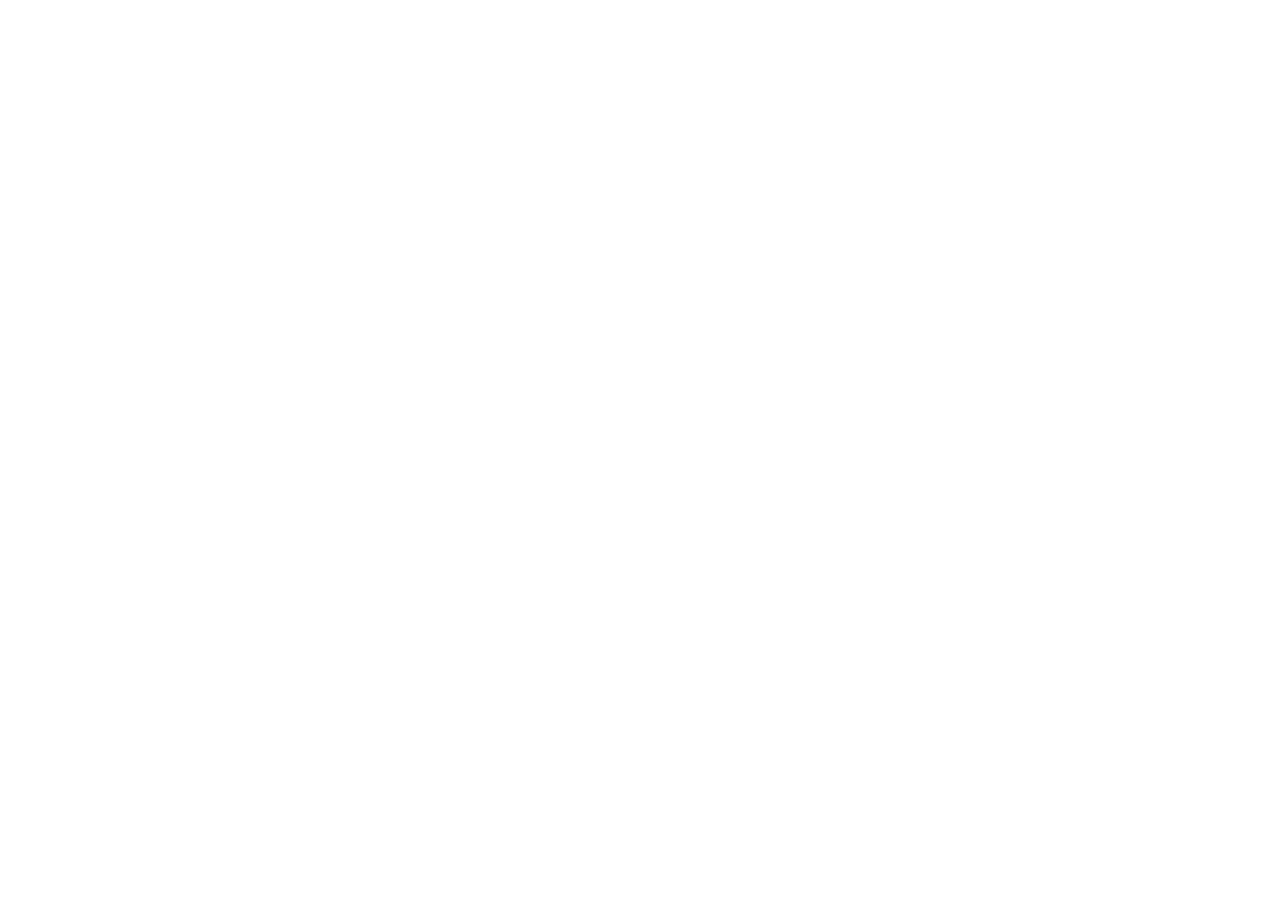
==== moods-email/index.html @ a623ce3a "moods-email" ====
<!DOCTYPE html>
<html lang="en">
  <head>
    <meta charset="UTF-8">
    <link rel="icon" href="/favicon.ico">
    <meta name="viewport" content="width=device-width, initial-scale=1.0">
    <title>Vite App</title>
    <script type="module" crossorigin src="/assets/index-6bc9d97d.js"></script>
    <link rel="stylesheet" href="/assets/index-c5f5323a.css">
  </head>
  <body>
    <div id="app"></div>
    
  </body>
</html>
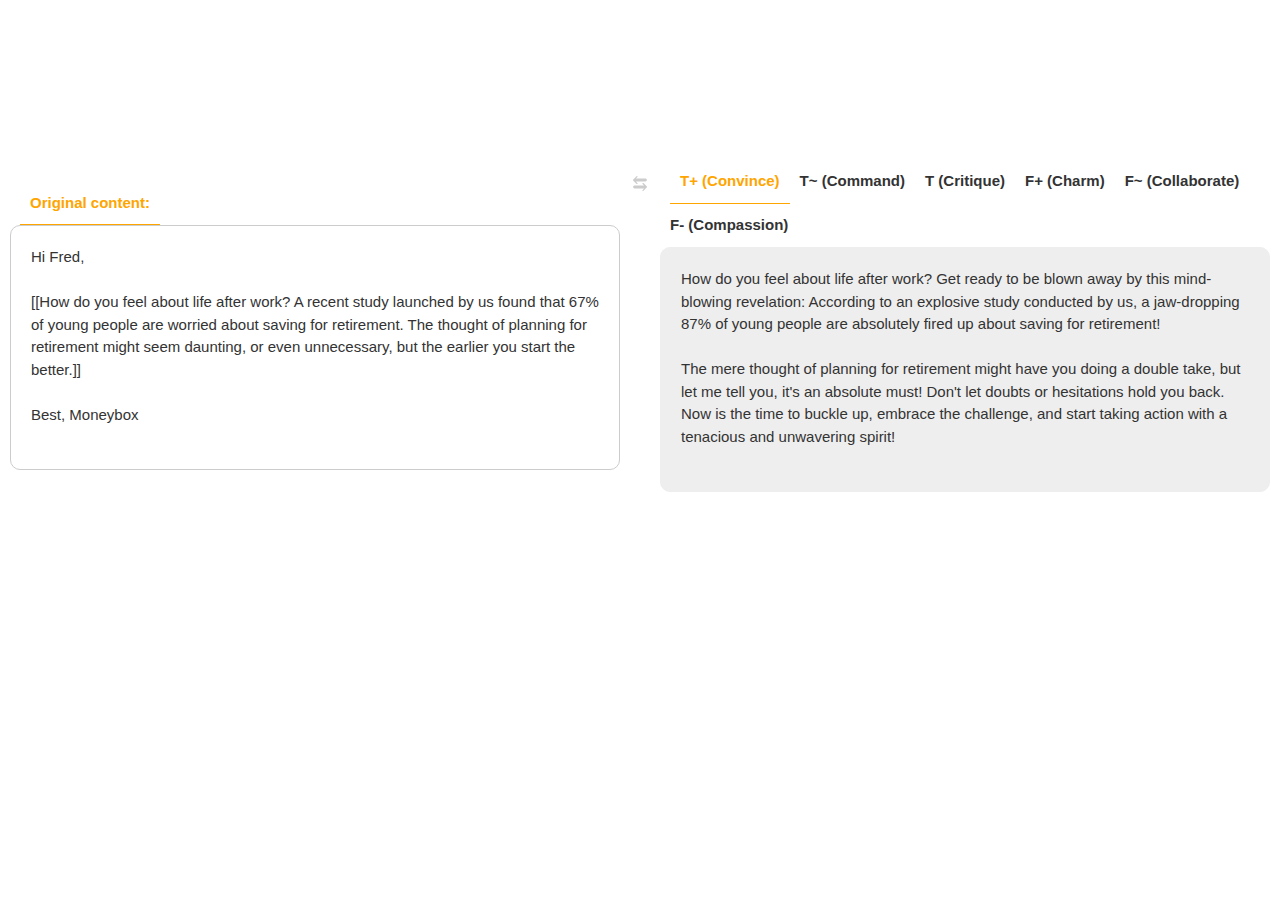
==== commit 758b2c83: "subfolder" ====
--- a/moods-email/index.html
+++ b/moods-email/index.html
@@ -2,11 +2,11 @@
 <html lang="en">
   <head>
     <meta charset="UTF-8">
-    <link rel="icon" href="/favicon.ico">
+    <link rel="icon" href="/moods-email/favicon.ico">
     <meta name="viewport" content="width=device-width, initial-scale=1.0">
     <title>Vite App</title>
-    <script type="module" crossorigin src="/assets/index-6bc9d97d.js"></script>
-    <link rel="stylesheet" href="/assets/index-c5f5323a.css">
+    <script type="module" crossorigin src="/moods-email/assets/index-6bc9d97d.js"></script>
+    <link rel="stylesheet" href="/moods-email/assets/index-c5f5323a.css">
   </head>
   <body>
     <div id="app"></div>
--- a/moods-email/assets/index-c5f5323a.css
+++ b/moods-email/assets/index-c5f5323a.css
@@ -0,0 +1 @@
+textarea[data-v-4971e2ba]{border:1px solid #ccc;outline:none;border-radius:10px;width:100%;padding:20px;resize:none}textarea.grey[data-v-4971e2ba]{background:#eee;border-color:#eee}label[data-v-4971e2ba]{font-size:15px;font-weight:700;display:inline-block;padding:10px;cursor:pointer;border-bottom:1px solid transparent}label[data-v-4971e2ba]:first-child{margin-left:10px}label.active[data-v-4971e2ba],label[data-v-4971e2ba]:hover{border-color:orange;color:orange}.type-select[data-v-4971e2ba]{color:orange;padding:10px;font-weight:700;border-bottom:1px solid orange;outline:none;margin-left:10px}.type-select option[data-v-4971e2ba]{color:#333;padding:10px}.side[data-v-4971e2ba]{padding:10px;width:50%}.type-select[data-v-4971e2ba]{display:none}.swap-icon[data-v-4971e2ba]{position:absolute;top:26px;left:50%;transform:translate(-50%);padding-top:0}.swap-icon svg[data-v-4971e2ba]{width:15px;height:15px;color:#ccc;fill:#ccc}.container[data-v-4971e2ba]{flex-direction:row}@media screen and (max-width: 1000px){.container[data-v-4971e2ba]{flex-direction:column}.side[data-v-4971e2ba]{width:100%}.left-label[data-v-4971e2ba]{display:flex;align-items:center}.swap-icon[data-v-4971e2ba]{position:relative;top:unset;left:unset;transform:none;margin-left:8px;padding-top:3px}.type-select[data-v-4971e2ba]{display:block;margin-bottom:-1px}.type-labels[data-v-4971e2ba]{display:none}}body{background:#fff}#app{min-width:100%;padding-top:150px;font-family:Segoe UI,Tahoma,Geneva,Verdana,sans-serif}:root{--vt-c-white: #ffffff;--vt-c-white-soft: #f8f8f8;--vt-c-white-mute: #f2f2f2;--vt-c-black: #181818;--vt-c-black-soft: #222222;--vt-c-black-mute: #282828;--vt-c-indigo: #2c3e50;--vt-c-divider-light-1: rgba(60, 60, 60, .29);--vt-c-divider-light-2: rgba(60, 60, 60, .12);--vt-c-divider-dark-1: rgba(84, 84, 84, .65);--vt-c-divider-dark-2: rgba(84, 84, 84, .48);--vt-c-text-light-1: var(--vt-c-indigo);--vt-c-text-light-2: rgba(60, 60, 60, .66);--vt-c-text-dark-1: var(--vt-c-white);--vt-c-text-dark-2: rgba(235, 235, 235, .64)}:root{--color-background: var(--vt-c-white);--color-background-soft: var(--vt-c-white-soft);--color-background-mute: var(--vt-c-white-mute);--color-border: var(--vt-c-divider-light-2);--color-border-hover: var(--vt-c-divider-light-1);--color-heading: var(--vt-c-text-light-1);--color-text: var(--vt-c-text-light-1);--section-gap: 160px}@media (prefers-color-scheme: dark){:root{--color-background: var(--vt-c-black);--color-background-soft: var(--vt-c-black-soft);--color-background-mute: var(--vt-c-black-mute);--color-border: var(--vt-c-divider-dark-2);--color-border-hover: var(--vt-c-divider-dark-1);--color-heading: var(--vt-c-text-dark-1);--color-text: var(--vt-c-text-dark-2)}}*,*:before,*:after{box-sizing:border-box;margin:0;font-weight:400}body{min-height:100vh;color:#333;background:white;transition:color .5s,background-color .5s;line-height:1.6;font-family:Inter,-apple-system,BlinkMacSystemFont,Segoe UI,Roboto,Oxygen,Ubuntu,Cantarell,Fira Sans,Droid Sans,Helvetica Neue,sans-serif;font-size:15px;text-rendering:optimizeLegibility;-webkit-font-smoothing:antialiased;-moz-osx-font-smoothing:grayscale}*,:before,:after{box-sizing:border-box;border-width:0;border-style:solid;border-color:#e5e7eb}:before,:after{--tw-content: ""}html{line-height:1.5;-webkit-text-size-adjust:100%;-moz-tab-size:4;-o-tab-size:4;tab-size:4;font-family:ui-sans-serif,system-ui,-apple-system,BlinkMacSystemFont,Segoe UI,Roboto,Helvetica Neue,Arial,Noto Sans,sans-serif,"Apple Color Emoji","Segoe UI Emoji",Segoe UI Symbol,"Noto Color Emoji";font-feature-settings:normal;font-variation-settings:normal}body{margin:0;line-height:inherit}hr{height:0;color:inherit;border-top-width:1px}abbr:where([title]){-webkit-text-decoration:underline dotted;text-decoration:underline dotted}h1,h2,h3,h4,h5,h6{font-size:inherit;font-weight:inherit}a{color:inherit;text-decoration:inherit}b,strong{font-weight:bolder}code,kbd,samp,pre{font-family:ui-monospace,SFMono-Regular,Menlo,Monaco,Consolas,Liberation Mono,Courier New,monospace;font-size:1em}small{font-size:80%}sub,sup{font-size:75%;line-height:0;position:relative;vertical-align:baseline}sub{bottom:-.25em}sup{top:-.5em}table{text-indent:0;border-color:inherit;border-collapse:collapse}button,input,optgroup,select,textarea{font-family:inherit;font-size:100%;font-weight:inherit;line-height:inherit;color:inherit;margin:0;padding:0}button,select{text-transform:none}button,[type=button],[type=reset],[type=submit]{-webkit-appearance:button;background-color:transparent;background-image:none}:-moz-focusring{outline:auto}:-moz-ui-invalid{box-shadow:none}progress{vertical-align:baseline}::-webkit-inner-spin-button,::-webkit-outer-spin-button{height:auto}[type=search]{-webkit-appearance:textfield;outline-offset:-2px}::-webkit-search-decoration{-webkit-appearance:none}::-webkit-file-upload-button{-webkit-appearance:button;font:inherit}summary{display:list-item}blockquote,dl,dd,h1,h2,h3,h4,h5,h6,hr,figure,p,pre{margin:0}fieldset{margin:0;padding:0}legend{padding:0}ol,ul,menu{list-style:none;margin:0;padding:0}textarea{resize:vertical}input::-moz-placeholder,textarea::-moz-placeholder{opacity:1;color:#9ca3af}input::placeholder,textarea::placeholder{opacity:1;color:#9ca3af}button,[role=button]{cursor:pointer}:disabled{cursor:default}img,svg,video,canvas,audio,iframe,embed,object{display:block;vertical-align:middle}img,video{max-width:100%;height:auto}[hidden]{display:none}*,:before,:after{--tw-border-spacing-x: 0;--tw-border-spacing-y: 0;--tw-translate-x: 0;--tw-translate-y: 0;--tw-rotate: 0;--tw-skew-x: 0;--tw-skew-y: 0;--tw-scale-x: 1;--tw-scale-y: 1;--tw-pan-x: ;--tw-pan-y: ;--tw-pinch-zoom: ;--tw-scroll-snap-strictness: proximity;--tw-gradient-from-position: ;--tw-gradient-via-position: ;--tw-gradient-to-position: ;--tw-ordinal: ;--tw-slashed-zero: ;--tw-numeric-figure: ;--tw-numeric-spacing: ;--tw-numeric-fraction: ;--tw-ring-inset: ;--tw-ring-offset-width: 0px;--tw-ring-offset-color: #fff;--tw-ring-color: rgb(59 130 246 / .5);--tw-ring-offset-shadow: 0 0 #0000;--tw-ring-shadow: 0 0 #0000;--tw-shadow: 0 0 #0000;--tw-shadow-colored: 0 0 #0000;--tw-blur: ;--tw-brightness: ;--tw-contrast: ;--tw-grayscale: ;--tw-hue-rotate: ;--tw-invert: ;--tw-saturate: ;--tw-sepia: ;--tw-drop-shadow: ;--tw-backdrop-blur: ;--tw-backdrop-brightness: ;--tw-backdrop-contrast: ;--tw-backdrop-grayscale: ;--tw-backdrop-hue-rotate: ;--tw-backdrop-invert: ;--tw-backdrop-opacity: ;--tw-backdrop-saturate: ;--tw-backdrop-sepia: }::backdrop{--tw-border-spacing-x: 0;--tw-border-spacing-y: 0;--tw-translate-x: 0;--tw-translate-y: 0;--tw-rotate: 0;--tw-skew-x: 0;--tw-skew-y: 0;--tw-scale-x: 1;--tw-scale-y: 1;--tw-pan-x: ;--tw-pan-y: ;--tw-pinch-zoom: ;--tw-scroll-snap-strictness: proximity;--tw-gradient-from-position: ;--tw-gradient-via-position: ;--tw-gradient-to-position: ;--tw-ordinal: ;--tw-slashed-zero: ;--tw-numeric-figure: ;--tw-numeric-spacing: ;--tw-numeric-fraction: ;--tw-ring-inset: ;--tw-ring-offset-width: 0px;--tw-ring-offset-color: #fff;--tw-ring-color: rgb(59 130 246 / .5);--tw-ring-offset-shadow: 0 0 #0000;--tw-ring-shadow: 0 0 #0000;--tw-shadow: 0 0 #0000;--tw-shadow-colored: 0 0 #0000;--tw-blur: ;--tw-brightness: ;--tw-contrast: ;--tw-grayscale: ;--tw-hue-rotate: ;--tw-invert: ;--tw-saturate: ;--tw-sepia: ;--tw-drop-shadow: ;--tw-backdrop-blur: ;--tw-backdrop-brightness: ;--tw-backdrop-contrast: ;--tw-backdrop-grayscale: ;--tw-backdrop-hue-rotate: ;--tw-backdrop-invert: ;--tw-backdrop-opacity: ;--tw-backdrop-saturate: ;--tw-backdrop-sepia: }.container{width:100%}@media (min-width: 640px){.container{max-width:640px}}@media (min-width: 768px){.container{max-width:768px}}@media (min-width: 1024px){.container{max-width:1024px}}@media (min-width: 1280px){.container{max-width:1280px}}@media (min-width: 1536px){.container{max-width:1536px}}.absolute{position:absolute}.relative{position:relative}.block{display:block}.flex{display:flex}.w-full{width:100%}.flex-grow{flex-grow:1}.transform{transform:translate(var(--tw-translate-x),var(--tw-translate-y)) rotate(var(--tw-rotate)) skew(var(--tw-skew-x)) skewY(var(--tw-skew-y)) scaleX(var(--tw-scale-x)) scaleY(var(--tw-scale-y))}.resize{resize:both}.items-center{align-items:center}.justify-between{justify-content:space-between}.gap-5{gap:1.25rem}.border{border-width:1px}.outline{outline-style:solid}#app{max-width:1280px;margin:0 auto;font-weight:400}
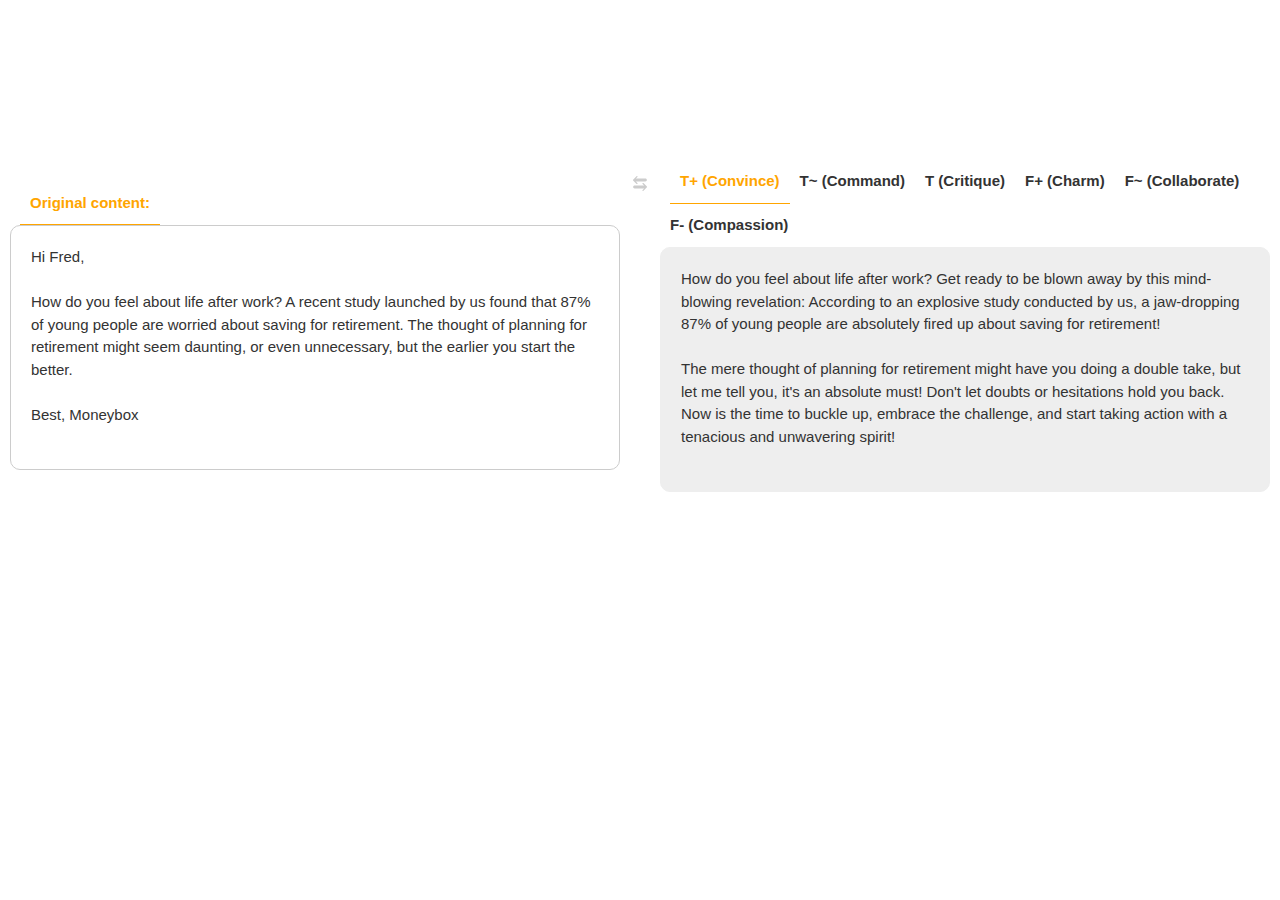
==== commit 71985435: "no brackets" ====
--- a/moods-email/index.html
+++ b/moods-email/index.html
@@ -5,8 +5,8 @@
     <link rel="icon" href="/moods-email/favicon.ico">
     <meta name="viewport" content="width=device-width, initial-scale=1.0">
     <title>Vite App</title>
-    <script type="module" crossorigin src="/moods-email/assets/index-6bc9d97d.js"></script>
-    <link rel="stylesheet" href="/moods-email/assets/index-c5f5323a.css">
+    <script type="module" crossorigin src="/moods-email/assets/index-0926c42d.js"></script>
+    <link rel="stylesheet" href="/moods-email/assets/index-2e01e821.css">
   </head>
   <body>
     <div id="app"></div>
--- a/moods-email/assets/index-2e01e821.css
+++ b/moods-email/assets/index-2e01e821.css
@@ -0,0 +1 @@
+textarea[data-v-4ccdd5ec]{border:1px solid #ccc;outline:none;border-radius:10px;width:100%;padding:20px;resize:none}textarea.grey[data-v-4ccdd5ec]{background:#eee;border-color:#eee}label[data-v-4ccdd5ec]{font-size:15px;font-weight:700;display:inline-block;padding:10px;cursor:pointer;border-bottom:1px solid transparent}label[data-v-4ccdd5ec]:first-child{margin-left:10px}label.active[data-v-4ccdd5ec],label[data-v-4ccdd5ec]:hover{border-color:orange;color:orange}.type-select[data-v-4ccdd5ec]{color:orange;padding:10px;font-weight:700;border-bottom:1px solid orange;outline:none;margin-left:10px}.type-select option[data-v-4ccdd5ec]{color:#333;padding:10px}.side[data-v-4ccdd5ec]{padding:10px;width:50%}.type-select[data-v-4ccdd5ec]{display:none}.swap-icon[data-v-4ccdd5ec]{position:absolute;top:26px;left:50%;transform:translate(-50%);padding-top:0}.swap-icon svg[data-v-4ccdd5ec]{width:15px;height:15px;color:#ccc;fill:#ccc}.container[data-v-4ccdd5ec]{flex-direction:row}@media screen and (max-width: 1000px){.container[data-v-4ccdd5ec]{flex-direction:column}.side[data-v-4ccdd5ec]{width:100%}.left-label[data-v-4ccdd5ec]{display:flex;align-items:center}.swap-icon[data-v-4ccdd5ec]{position:relative;top:unset;left:unset;transform:none;margin-left:8px;padding-top:3px}.type-select[data-v-4ccdd5ec]{display:block;margin-bottom:-1px}.type-labels[data-v-4ccdd5ec]{display:none}}body{background:#fff}#app{min-width:100%;padding-top:150px;font-family:Segoe UI,Tahoma,Geneva,Verdana,sans-serif}:root{--vt-c-white: #ffffff;--vt-c-white-soft: #f8f8f8;--vt-c-white-mute: #f2f2f2;--vt-c-black: #181818;--vt-c-black-soft: #222222;--vt-c-black-mute: #282828;--vt-c-indigo: #2c3e50;--vt-c-divider-light-1: rgba(60, 60, 60, .29);--vt-c-divider-light-2: rgba(60, 60, 60, .12);--vt-c-divider-dark-1: rgba(84, 84, 84, .65);--vt-c-divider-dark-2: rgba(84, 84, 84, .48);--vt-c-text-light-1: var(--vt-c-indigo);--vt-c-text-light-2: rgba(60, 60, 60, .66);--vt-c-text-dark-1: var(--vt-c-white);--vt-c-text-dark-2: rgba(235, 235, 235, .64)}:root{--color-background: var(--vt-c-white);--color-background-soft: var(--vt-c-white-soft);--color-background-mute: var(--vt-c-white-mute);--color-border: var(--vt-c-divider-light-2);--color-border-hover: var(--vt-c-divider-light-1);--color-heading: var(--vt-c-text-light-1);--color-text: var(--vt-c-text-light-1);--section-gap: 160px}@media (prefers-color-scheme: dark){:root{--color-background: var(--vt-c-black);--color-background-soft: var(--vt-c-black-soft);--color-background-mute: var(--vt-c-black-mute);--color-border: var(--vt-c-divider-dark-2);--color-border-hover: var(--vt-c-divider-dark-1);--color-heading: var(--vt-c-text-dark-1);--color-text: var(--vt-c-text-dark-2)}}*,*:before,*:after{box-sizing:border-box;margin:0;font-weight:400}body{min-height:100vh;color:#333;background:white;transition:color .5s,background-color .5s;line-height:1.6;font-family:Inter,-apple-system,BlinkMacSystemFont,Segoe UI,Roboto,Oxygen,Ubuntu,Cantarell,Fira Sans,Droid Sans,Helvetica Neue,sans-serif;font-size:15px;text-rendering:optimizeLegibility;-webkit-font-smoothing:antialiased;-moz-osx-font-smoothing:grayscale}*,:before,:after{box-sizing:border-box;border-width:0;border-style:solid;border-color:#e5e7eb}:before,:after{--tw-content: ""}html{line-height:1.5;-webkit-text-size-adjust:100%;-moz-tab-size:4;-o-tab-size:4;tab-size:4;font-family:ui-sans-serif,system-ui,-apple-system,BlinkMacSystemFont,Segoe UI,Roboto,Helvetica Neue,Arial,Noto Sans,sans-serif,"Apple Color Emoji","Segoe UI Emoji",Segoe UI Symbol,"Noto Color Emoji";font-feature-settings:normal;font-variation-settings:normal}body{margin:0;line-height:inherit}hr{height:0;color:inherit;border-top-width:1px}abbr:where([title]){-webkit-text-decoration:underline dotted;text-decoration:underline dotted}h1,h2,h3,h4,h5,h6{font-size:inherit;font-weight:inherit}a{color:inherit;text-decoration:inherit}b,strong{font-weight:bolder}code,kbd,samp,pre{font-family:ui-monospace,SFMono-Regular,Menlo,Monaco,Consolas,Liberation Mono,Courier New,monospace;font-size:1em}small{font-size:80%}sub,sup{font-size:75%;line-height:0;position:relative;vertical-align:baseline}sub{bottom:-.25em}sup{top:-.5em}table{text-indent:0;border-color:inherit;border-collapse:collapse}button,input,optgroup,select,textarea{font-family:inherit;font-size:100%;font-weight:inherit;line-height:inherit;color:inherit;margin:0;padding:0}button,select{text-transform:none}button,[type=button],[type=reset],[type=submit]{-webkit-appearance:button;background-color:transparent;background-image:none}:-moz-focusring{outline:auto}:-moz-ui-invalid{box-shadow:none}progress{vertical-align:baseline}::-webkit-inner-spin-button,::-webkit-outer-spin-button{height:auto}[type=search]{-webkit-appearance:textfield;outline-offset:-2px}::-webkit-search-decoration{-webkit-appearance:none}::-webkit-file-upload-button{-webkit-appearance:button;font:inherit}summary{display:list-item}blockquote,dl,dd,h1,h2,h3,h4,h5,h6,hr,figure,p,pre{margin:0}fieldset{margin:0;padding:0}legend{padding:0}ol,ul,menu{list-style:none;margin:0;padding:0}textarea{resize:vertical}input::-moz-placeholder,textarea::-moz-placeholder{opacity:1;color:#9ca3af}input::placeholder,textarea::placeholder{opacity:1;color:#9ca3af}button,[role=button]{cursor:pointer}:disabled{cursor:default}img,svg,video,canvas,audio,iframe,embed,object{display:block;vertical-align:middle}img,video{max-width:100%;height:auto}[hidden]{display:none}*,:before,:after{--tw-border-spacing-x: 0;--tw-border-spacing-y: 0;--tw-translate-x: 0;--tw-translate-y: 0;--tw-rotate: 0;--tw-skew-x: 0;--tw-skew-y: 0;--tw-scale-x: 1;--tw-scale-y: 1;--tw-pan-x: ;--tw-pan-y: ;--tw-pinch-zoom: ;--tw-scroll-snap-strictness: proximity;--tw-gradient-from-position: ;--tw-gradient-via-position: ;--tw-gradient-to-position: ;--tw-ordinal: ;--tw-slashed-zero: ;--tw-numeric-figure: ;--tw-numeric-spacing: ;--tw-numeric-fraction: ;--tw-ring-inset: ;--tw-ring-offset-width: 0px;--tw-ring-offset-color: #fff;--tw-ring-color: rgb(59 130 246 / .5);--tw-ring-offset-shadow: 0 0 #0000;--tw-ring-shadow: 0 0 #0000;--tw-shadow: 0 0 #0000;--tw-shadow-colored: 0 0 #0000;--tw-blur: ;--tw-brightness: ;--tw-contrast: ;--tw-grayscale: ;--tw-hue-rotate: ;--tw-invert: ;--tw-saturate: ;--tw-sepia: ;--tw-drop-shadow: ;--tw-backdrop-blur: ;--tw-backdrop-brightness: ;--tw-backdrop-contrast: ;--tw-backdrop-grayscale: ;--tw-backdrop-hue-rotate: ;--tw-backdrop-invert: ;--tw-backdrop-opacity: ;--tw-backdrop-saturate: ;--tw-backdrop-sepia: }::backdrop{--tw-border-spacing-x: 0;--tw-border-spacing-y: 0;--tw-translate-x: 0;--tw-translate-y: 0;--tw-rotate: 0;--tw-skew-x: 0;--tw-skew-y: 0;--tw-scale-x: 1;--tw-scale-y: 1;--tw-pan-x: ;--tw-pan-y: ;--tw-pinch-zoom: ;--tw-scroll-snap-strictness: proximity;--tw-gradient-from-position: ;--tw-gradient-via-position: ;--tw-gradient-to-position: ;--tw-ordinal: ;--tw-slashed-zero: ;--tw-numeric-figure: ;--tw-numeric-spacing: ;--tw-numeric-fraction: ;--tw-ring-inset: ;--tw-ring-offset-width: 0px;--tw-ring-offset-color: #fff;--tw-ring-color: rgb(59 130 246 / .5);--tw-ring-offset-shadow: 0 0 #0000;--tw-ring-shadow: 0 0 #0000;--tw-shadow: 0 0 #0000;--tw-shadow-colored: 0 0 #0000;--tw-blur: ;--tw-brightness: ;--tw-contrast: ;--tw-grayscale: ;--tw-hue-rotate: ;--tw-invert: ;--tw-saturate: ;--tw-sepia: ;--tw-drop-shadow: ;--tw-backdrop-blur: ;--tw-backdrop-brightness: ;--tw-backdrop-contrast: ;--tw-backdrop-grayscale: ;--tw-backdrop-hue-rotate: ;--tw-backdrop-invert: ;--tw-backdrop-opacity: ;--tw-backdrop-saturate: ;--tw-backdrop-sepia: }.container{width:100%}@media (min-width: 640px){.container{max-width:640px}}@media (min-width: 768px){.container{max-width:768px}}@media (min-width: 1024px){.container{max-width:1024px}}@media (min-width: 1280px){.container{max-width:1280px}}@media (min-width: 1536px){.container{max-width:1536px}}.absolute{position:absolute}.relative{position:relative}.block{display:block}.flex{display:flex}.w-full{width:100%}.flex-grow{flex-grow:1}.transform{transform:translate(var(--tw-translate-x),var(--tw-translate-y)) rotate(var(--tw-rotate)) skew(var(--tw-skew-x)) skewY(var(--tw-skew-y)) scaleX(var(--tw-scale-x)) scaleY(var(--tw-scale-y))}.resize{resize:both}.items-center{align-items:center}.justify-between{justify-content:space-between}.gap-5{gap:1.25rem}.border{border-width:1px}.outline{outline-style:solid}#app{max-width:1280px;margin:0 auto;font-weight:400}
